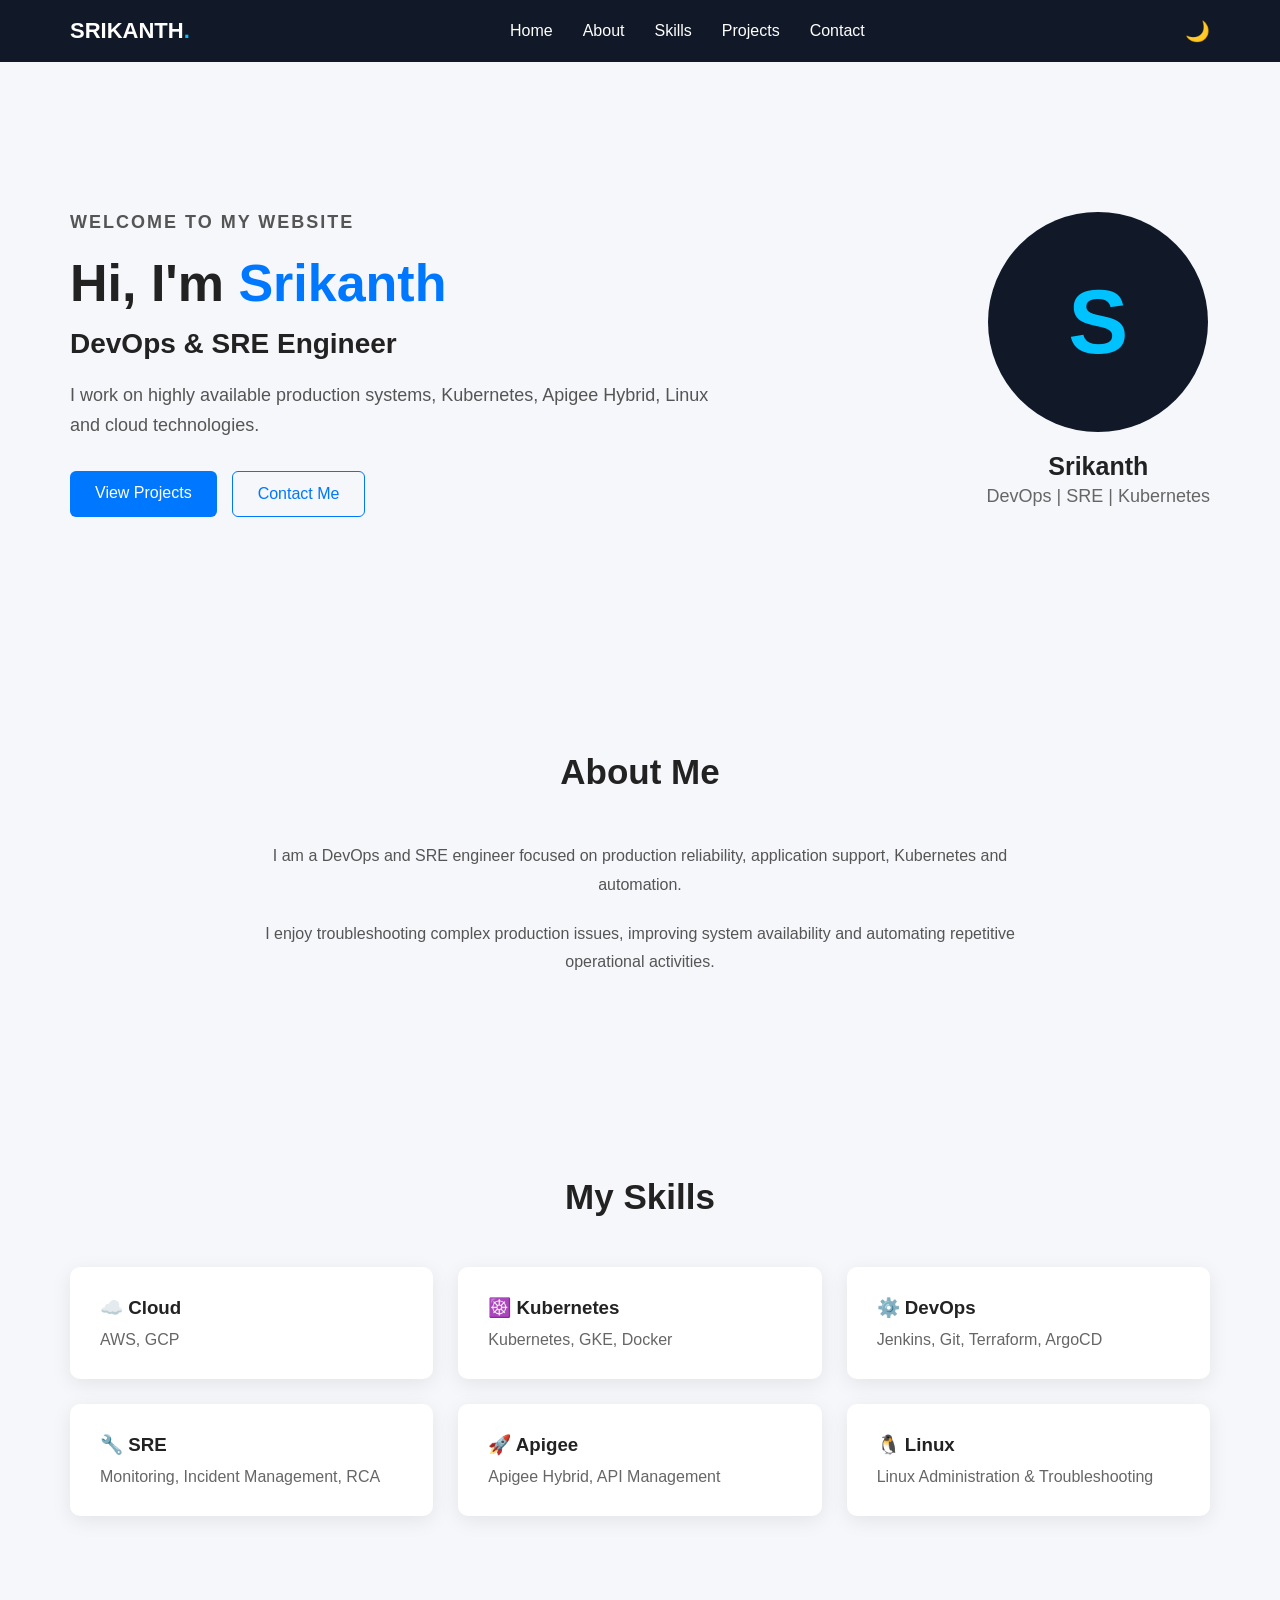
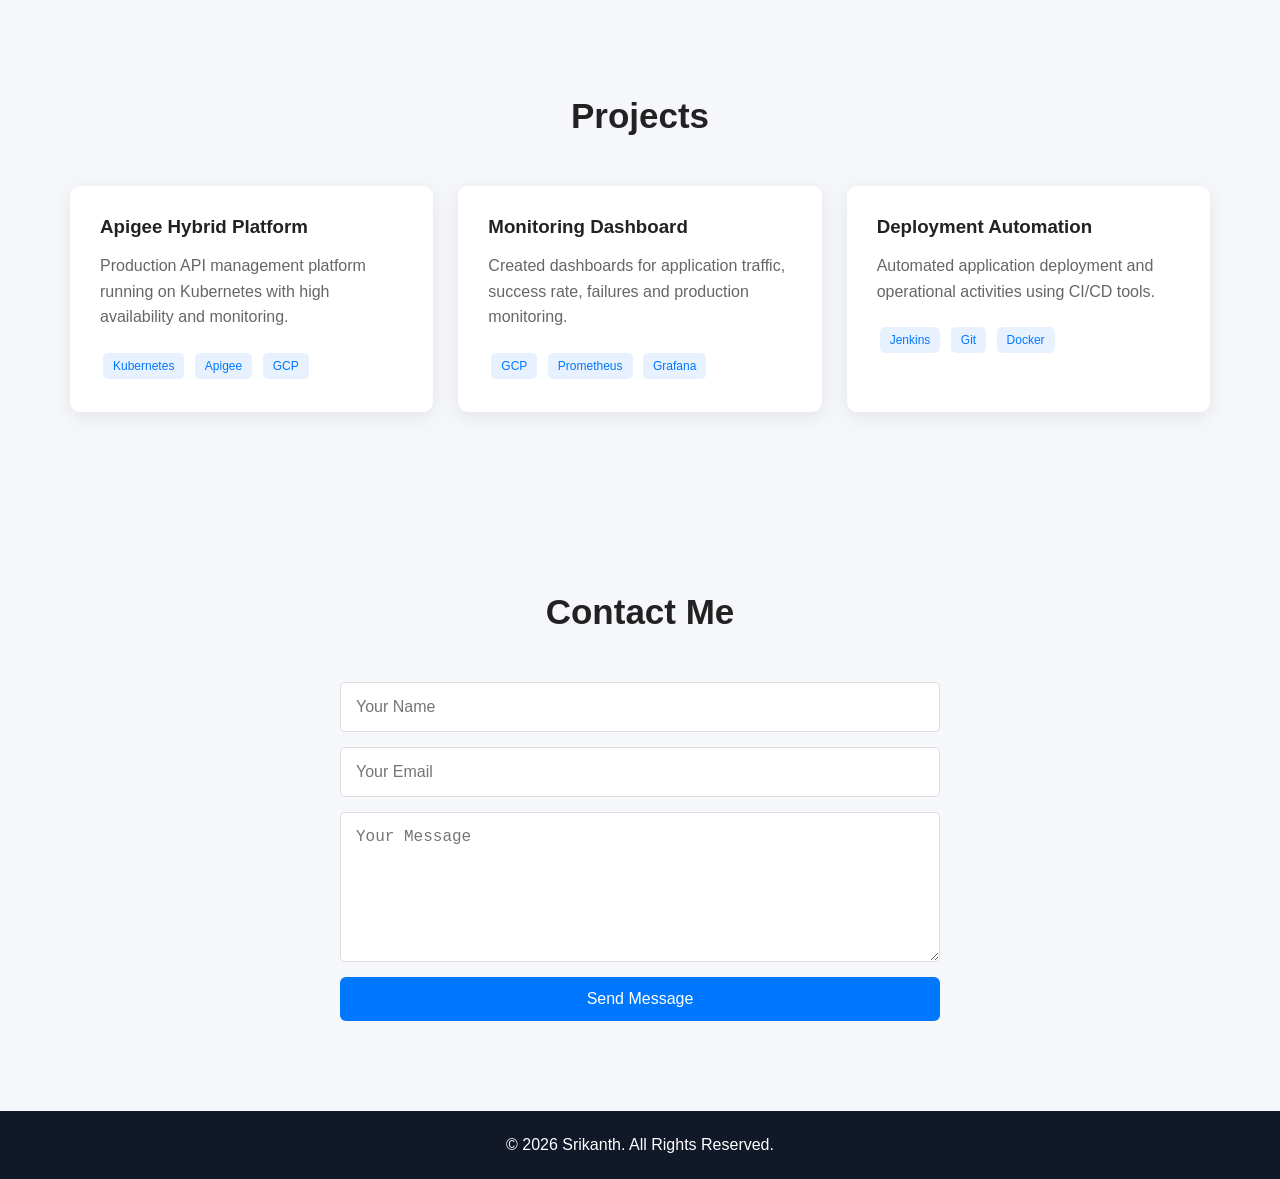
==== index.html @ 90ec48ab "This is my first project" ====
<!DOCTYPE html>
<html lang="en">
<head>
    <meta charset="UTF-8">
    <meta name="viewport" content="width=device-width, initial-scale=1.0">

    <title>Srikanth | DevOps Engineer</title>

    <link rel="stylesheet" href="style.css">
</head>

<body>

    <!-- Navigation -->
    <header>
        <nav class="navbar">

            <div class="logo">
                SRIKANTH<span>.</span>
            </div>

            <ul class="nav-links">
                <li><a href="#home">Home</a></li>
                <li><a href="#about">About</a></li>
                <li><a href="#skills">Skills</a></li>
                <li><a href="#projects">Projects</a></li>
                <li><a href="#contact">Contact</a></li>
            </ul>

            <button id="themeBtn">🌙</button>

        </nav>
    </header>


    <!-- Hero Section -->
    <section id="home" class="hero">

        <div class="hero-text">

            <p class="welcome">WELCOME TO MY WEBSITE</p>

            <h1>
                Hi, I'm <span>Srikanth</span>
            </h1>

            <h2>DevOps & SRE Engineer</h2>

            <p>
                I work on highly available production systems,
                Kubernetes, Apigee Hybrid, Linux and cloud technologies.
            </p>

            <div class="buttons">
                <a href="#projects" class="btn primary">View Projects</a>
                <a href="#contact" class="btn secondary">Contact Me</a>
            </div>

        </div>

        <div class="profile-card">

            <div class="profile-circle">
                S
            </div>

            <h3>Srikanth</h3>

            <p>DevOps | SRE | Kubernetes</p>

        </div>

    </section>


    <!-- About -->
    <section id="about" class="section">

        <h2 class="section-title">About Me</h2>

        <div class="about">

            <p>
                I am a DevOps and SRE engineer focused on production
                reliability, application support, Kubernetes and
                automation.
            </p>

            <p>
                I enjoy troubleshooting complex production issues,
                improving system availability and automating repetitive
                operational activities.
            </p>

        </div>

    </section>


    <!-- Skills -->
    <section id="skills" class="section">

        <h2 class="section-title">My Skills</h2>

        <div class="skills">

            <div class="skill">
                <h3>☁️ Cloud</h3>
                <p>AWS, GCP</p>
            </div>

            <div class="skill">
                <h3>☸️ Kubernetes</h3>
                <p>Kubernetes, GKE, Docker</p>
            </div>

            <div class="skill">
                <h3>⚙️ DevOps</h3>
                <p>Jenkins, Git, Terraform, ArgoCD</p>
            </div>

            <div class="skill">
                <h3>🔧 SRE</h3>
                <p>Monitoring, Incident Management, RCA</p>
            </div>

            <div class="skill">
                <h3>🚀 Apigee</h3>
                <p>Apigee Hybrid, API Management</p>
            </div>

            <div class="skill">
                <h3>🐧 Linux</h3>
                <p>Linux Administration & Troubleshooting</p>
            </div>

        </div>

    </section>


    <!-- Projects -->
    <section id="projects" class="section">

        <h2 class="section-title">Projects</h2>

        <div class="projects">

            <div class="project-card">

                <h3>Apigee Hybrid Platform</h3>

                <p>
                    Production API management platform running on
                    Kubernetes with high availability and monitoring.
                </p>

                <div class="tags">
                    <span>Kubernetes</span>
                    <span>Apigee</span>
                    <span>GCP</span>
                </div>

            </div>


            <div class="project-card">

                <h3>Monitoring Dashboard</h3>

                <p>
                    Created dashboards for application traffic,
                    success rate, failures and production monitoring.
                </p>

                <div class="tags">
                    <span>GCP</span>
                    <span>Prometheus</span>
                    <span>Grafana</span>
                </div>

            </div>


            <div class="project-card">

                <h3>Deployment Automation</h3>

                <p>
                    Automated application deployment and operational
                    activities using CI/CD tools.
                </p>

                <div class="tags">
                    <span>Jenkins</span>
                    <span>Git</span>
                    <span>Docker</span>
                </div>

            </div>

        </div>

    </section>


    <!-- Contact -->
    <section id="contact" class="section contact">

        <h2 class="section-title">Contact Me</h2>

        <form id="contactForm">

            <input
                type="text"
                id="name"
                placeholder="Your Name"
                required
            >

            <input
                type="email"
                id="email"
                placeholder="Your Email"
                required
            >

            <textarea
                id="message"
                placeholder="Your Message"
                required
            ></textarea>

            <button type="submit" class="btn primary">
                Send Message
            </button>

        </form>

    </section>


    <!-- Footer -->
    <footer>

        <p>
            © 2026 Srikanth. All Rights Reserved.
        </p>

    </footer>


    <script src="script.js"></script>

</body>
</html>
---- style.css ----
* {
    margin: 0;
    padding: 0;
    box-sizing: border-box;
}

html {
    scroll-behavior: smooth;
}

body {
    font-family: Arial, sans-serif;
    background: #f5f7fa;
    color: #222;
}


/* Navbar */

header {
    background: #111827;
    position: sticky;
    top: 0;
    z-index: 1000;
}

.navbar {
    max-width: 1200px;
    margin: auto;

    display: flex;
    align-items: center;
    justify-content: space-between;

    padding: 18px 30px;
}

.logo {
    color: white;
    font-size: 22px;
    font-weight: bold;
}

.logo span {
    color: #00c2ff;
}

.nav-links {
    display: flex;
    list-style: none;
    gap: 30px;
}

.nav-links a {
    color: white;
    text-decoration: none;
    transition: 0.3s;
}

.nav-links a:hover {
    color: #00c2ff;
}

#themeBtn {
    background: none;
    border: none;
    color: white;
    font-size: 20px;
    cursor: pointer;
}


/* Hero */

.hero {
    max-width: 1200px;
    margin: auto;

    min-height: 600px;

    display: flex;
    align-items: center;
    justify-content: space-between;

    padding: 80px 30px;
}

.hero-text {
    max-width: 650px;
}

.welcome {
    color: #0077ff;
    font-weight: bold;
    letter-spacing: 2px;
}

.hero h1 {
    font-size: 52px;
    margin: 15px 0;
}

.hero h1 span {
    color: #0077ff;
}

.hero h2 {
    font-size: 28px;
    margin-bottom: 20px;
}

.hero p {
    font-size: 18px;
    line-height: 1.7;
    color: #555;
}


/* Buttons */

.buttons {
    margin-top: 30px;
    display: flex;
    gap: 15px;
}

.btn {
    display: inline-block;
    padding: 13px 25px;

    border-radius: 6px;

    text-decoration: none;

    border: none;

    cursor: pointer;

    font-size: 16px;
}

.primary {
    background: #0077ff;
    color: white;
}

.secondary {
    border: 1px solid #0077ff;
    color: #0077ff;
    background: transparent;
}


/* Profile */

.profile-card {
    text-align: center;
}

.profile-circle {
    width: 220px;
    height: 220px;

    border-radius: 50%;

    background: #111827;
    color: #00c2ff;

    display: flex;
    align-items: center;
    justify-content: center;

    font-size: 90px;
    font-weight: bold;

    margin: auto;
}

.profile-card h3 {
    margin-top: 20px;
    font-size: 25px;
}

.profile-card p {
    color: #666;
}


/* Sections */

.section {
    max-width: 1200px;
    margin: auto;
    padding: 90px 30px;
}

.section-title {
    text-align: center;
    font-size: 35px;
    margin-bottom: 50px;
}


/* About */

.about {
    max-width: 800px;
    margin: auto;
    text-align: center;
}

.about p {
    margin-bottom: 20px;
    line-height: 1.8;
    color: #555;
}


/* Skills */

.skills {
    display: grid;
    grid-template-columns: repeat(3, 1fr);
    gap: 25px;
}

.skill {
    background: white;
    padding: 30px;

    border-radius: 10px;

    box-shadow: 0 5px 20px rgba(0, 0, 0, 0.08);

    transition: 0.3s;
}

.skill:hover {
    transform: translateY(-8px);
}

.skill h3 {
    margin-bottom: 12px;
}

.skill p {
    color: #666;
}


/* Projects */

.projects {
    display: grid;
    grid-template-columns: repeat(3, 1fr);
    gap: 25px;
}

.project-card {
    background: white;

    padding: 30px;

    border-radius: 10px;

    box-shadow: 0 5px 20px rgba(0, 0, 0, 0.08);
}

.project-card h3 {
    margin-bottom: 15px;
}

.project-card p {
    line-height: 1.6;
    color: #666;
}

.tags {
    margin-top: 20px;
}

.tags span {
    display: inline-block;

    background: #e8f2ff;

    color: #0077ff;

    padding: 6px 10px;

    border-radius: 5px;

    margin: 3px;

    font-size: 12px;
}


/* Contact */

.contact form {
    max-width: 600px;
    margin: auto;

    display: flex;
    flex-direction: column;

    gap: 15px;
}

input,
textarea {
    width: 100%;

    padding: 15px;

    border: 1px solid #ddd;

    border-radius: 5px;

    font-size: 16px;
}

textarea {
    height: 150px;
    resize: vertical;
}


/* Footer */

footer {
    background: #111827;

    color: white;

    text-align: center;

    padding: 25px;
}


/* Dark mode */

body.dark {
    background: #0f172a;
    color: white;
}

body.dark .hero p,
body.dark .about p,
body.dark .skill p,
body.dark .project-card p,
body.dark .profile-card p {
    color: #bbb;
}

body.dark .skill,
body.dark .project-card {
    background: #1e293b;
}


/* Mobile */

@media (max-width: 768px) {

    .nav-links {
        display: none;
    }

    .hero {
        flex-direction: column;
        text-align: center;
        gap: 50px;
    }

    .hero h1 {
        font-size: 40px;
    }

    .buttons {
        justify-content: center;
    }

    .skills,
    .projects {
        grid-template-columns: 1fr;
    }

}
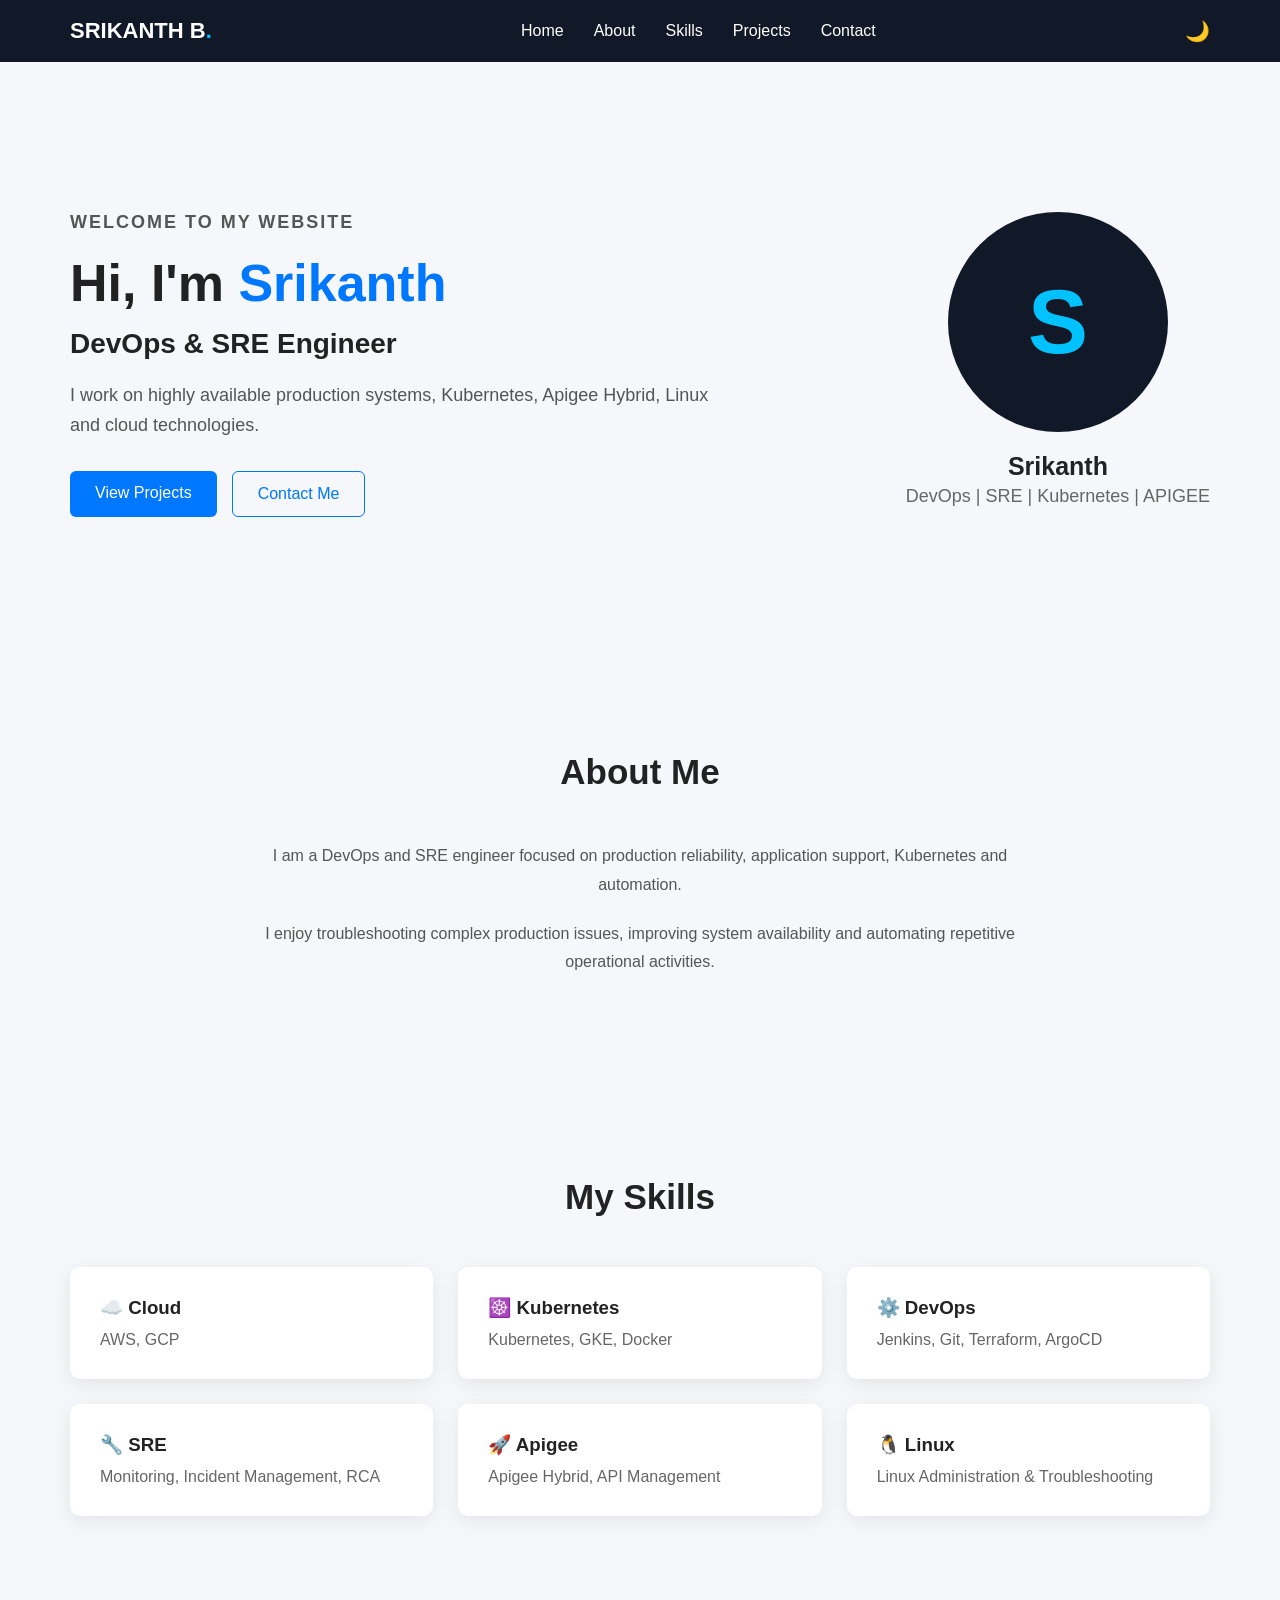
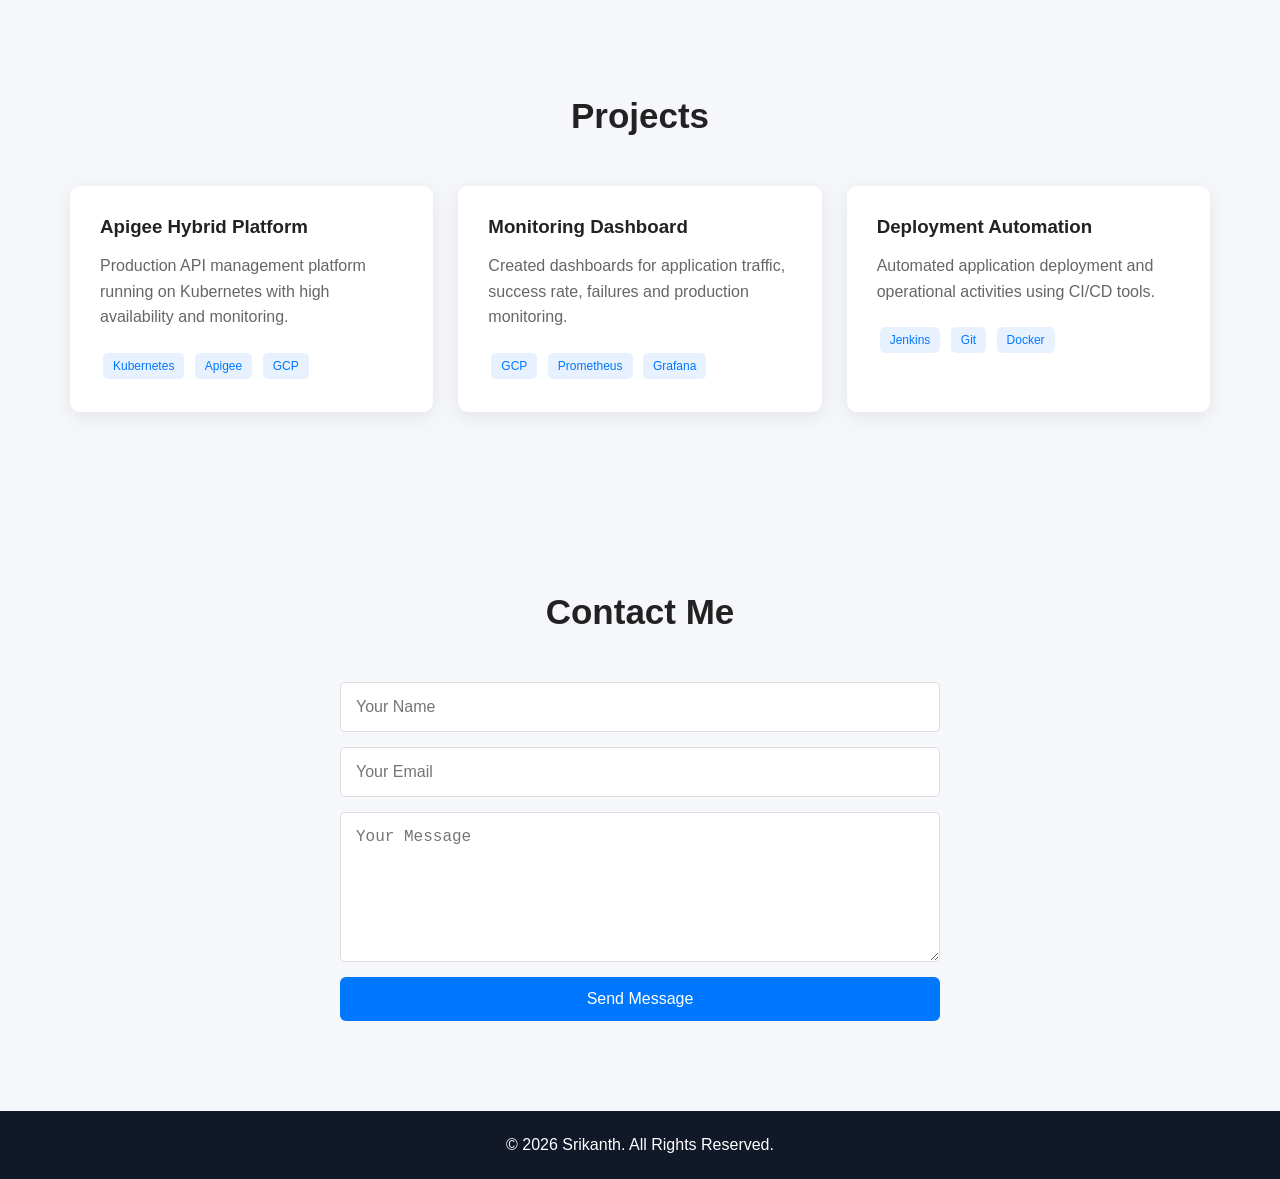
==== commit 275c943b: "updated the profile" ====
--- a/index.html
+++ b/index.html
@@ -4,7 +4,7 @@
     <meta charset="UTF-8">
     <meta name="viewport" content="width=device-width, initial-scale=1.0">
 
-    <title>Srikanth | DevOps Engineer</title>
+    <title>Srikanth | DevOps/SRE Engineer</title>
 
     <link rel="stylesheet" href="style.css">
 </head>
@@ -16,7 +16,7 @@
         <nav class="navbar">
 
             <div class="logo">
-                SRIKANTH<span>.</span>
+                SRIKANTH B<span>.</span>
             </div>
 
             <ul class="nav-links">
@@ -66,7 +66,7 @@
 
             <h3>Srikanth</h3>
 
-            <p>DevOps | SRE | Kubernetes</p>
+            <p>DevOps | SRE | Kubernetes | APIGEE</p>
 
         </div>
 
